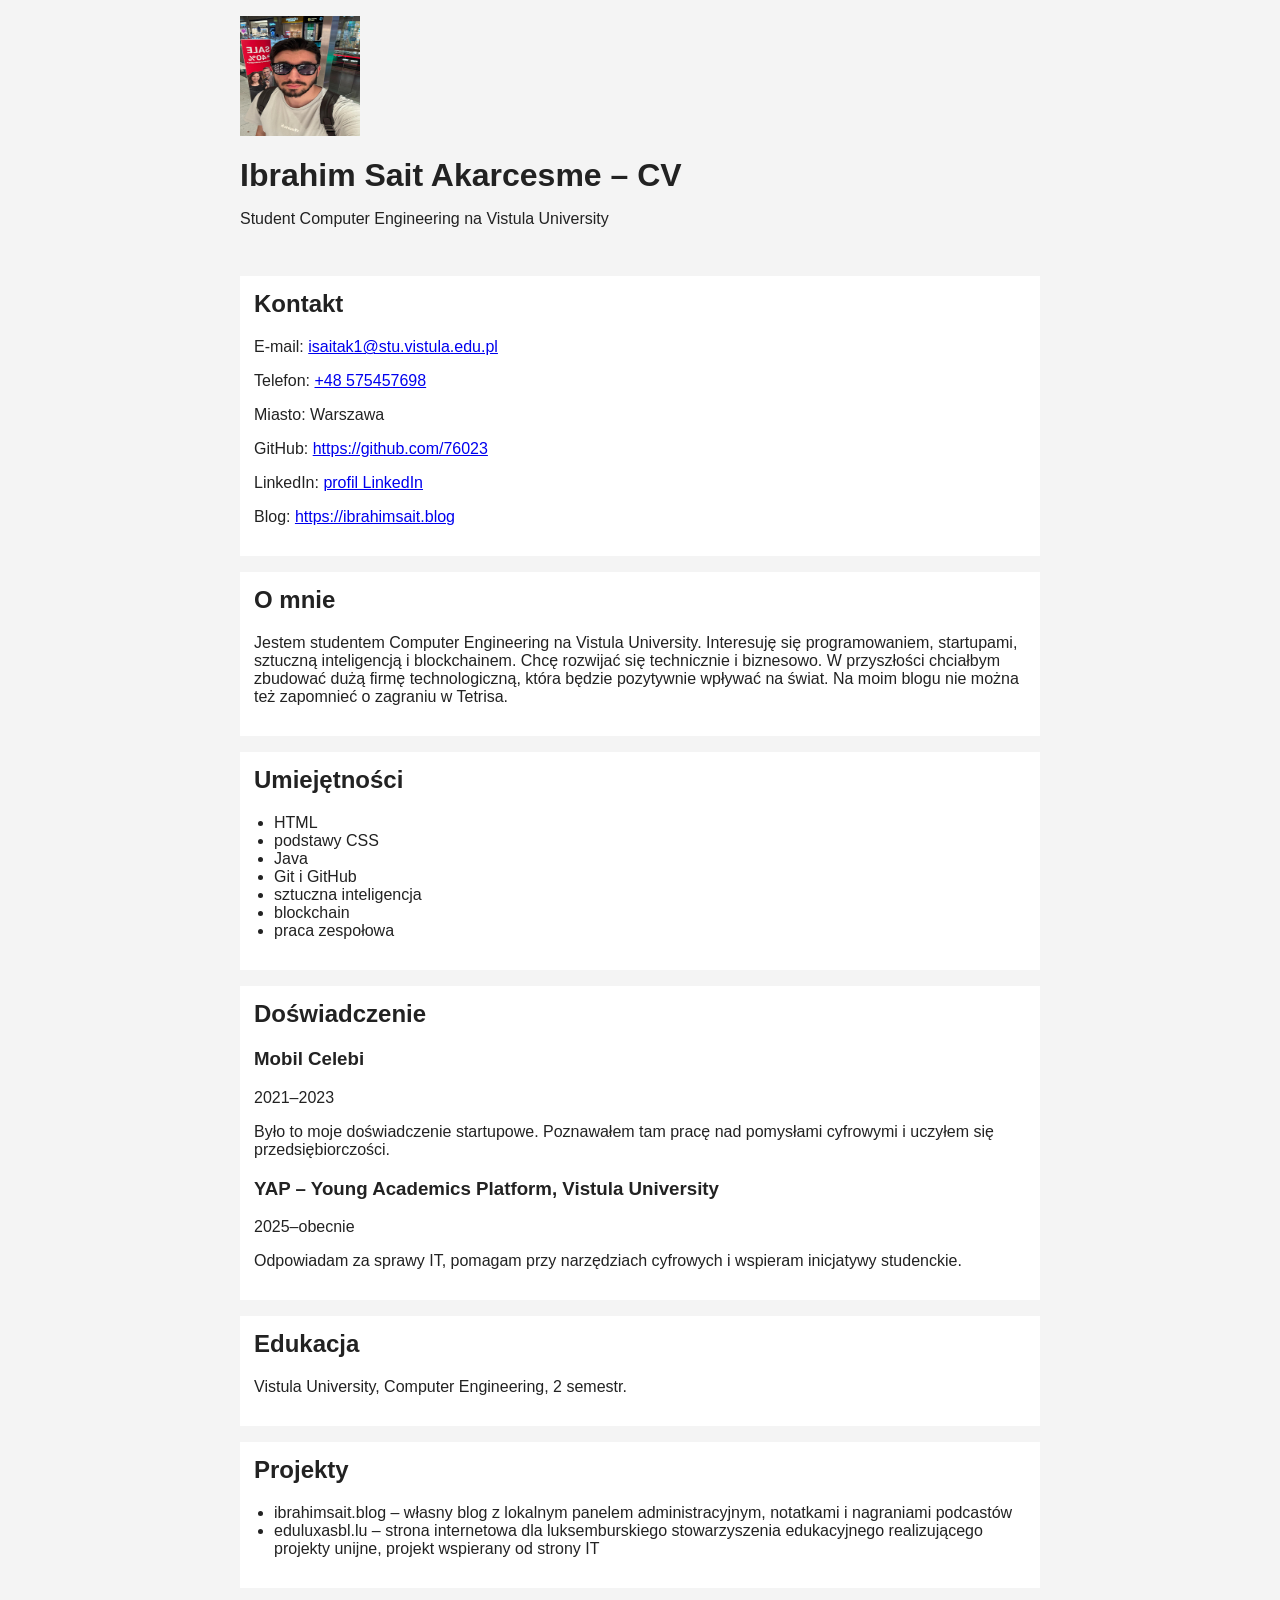
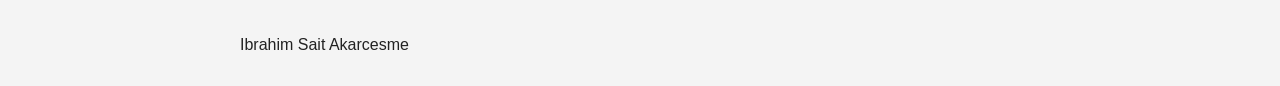
==== docs/index.html @ 809b0fbc "Add files via upload" ====
<!DOCTYPE html>
<html lang="pl">
<head>
    <meta charset="UTF-8">
    <meta name="viewport" content="width=device-width, initial-scale=1.0">
    <title>Ibrahim Sait Akarcesme – CV</title>
    <style>
        body {
            font-family: Arial, sans-serif;
            margin: 0;
            padding: 0;
            background: #f4f4f4;
            color: #222;
        }

        header, main, footer {
            max-width: 800px;
            margin: 0 auto;
            padding: 16px;
        }

        header img {
            width: 120px;
            height: 120px;
        }

        section {
            background: white;
            margin-bottom: 16px;
            padding: 14px;
        }

        h1 {
            margin-bottom: 10px;
        }

        h2 {
            margin-top: 0;
        }

        img {
            display: block;
            margin-bottom: 12px;
            background: #ddd;
        }

        ul {
            padding-left: 20px;
        }

        article {
            margin-bottom: 14px;
        }

        footer {
            padding-top: 0;
        }
    </style>
</head>
<body>
    <header>
        <img src="profilepic.jpeg" alt="Zdjęcie profilowe Ibrahim Sait Akarcesme">
        <h1>Ibrahim Sait Akarcesme – CV</h1>
        <p>Student Computer Engineering na Vistula University</p>
    </header>

    <main>
        <section>
            <h2>Kontakt</h2>
            <p>E-mail: <a href="mailto:isaitak1@stu.vistula.edu.pl">isaitak1@stu.vistula.edu.pl</a></p>
            <p>Telefon: <a href="tel:+48575457698">+48 575457698</a></p>
            <p>Miasto: Warszawa</p>
            <p>GitHub: <a href="https://github.com/76023" target="_blank" rel="noopener noreferrer">https://github.com/76023</a></p>
            <p>LinkedIn: <a href="https://www.linkedin.com/in/ibrahim-sait-akarcesme-4b360b209/" target="_blank" rel="noopener noreferrer">profil LinkedIn</a></p>
            <p>Blog: <a href="https://ibrahimsait.blog" target="_blank" rel="noopener noreferrer">https://ibrahimsait.blog</a></p>
        </section>

        <section>
            <h2>O mnie</h2>
            <p>Jestem studentem Computer Engineering na Vistula University. Interesuję się programowaniem, startupami, sztuczną inteligencją i blockchainem. Chcę rozwijać się technicznie i biznesowo. W przyszłości chciałbym zbudować dużą firmę technologiczną, która będzie pozytywnie wpływać na świat. Na moim blogu nie można też zapomnieć o zagraniu w Tetrisa.</p>
        </section>

        <section>
            <h2>Umiejętności</h2>
            <ul>
                <li>HTML</li>
                <li>podstawy CSS</li>
                <li>Java</li>
                <li>Git i GitHub</li>
                <li>sztuczna inteligencja</li>
                <li>blockchain</li>
                <li>praca zespołowa</li>
            </ul>
        </section>

        <section>
            <h2>Doświadczenie</h2>
            <article>
                <h3>Mobil Celebi</h3>
                <p>2021–2023</p>
                <p>Było to moje doświadczenie startupowe. Poznawałem tam pracę nad pomysłami cyfrowymi i uczyłem się przedsiębiorczości.</p>
            </article>
            <article>
                <h3>YAP – Young Academics Platform, Vistula University</h3>
                <p>2025–obecnie</p>
                <p>Odpowiadam za sprawy IT, pomagam przy narzędziach cyfrowych i wspieram inicjatywy studenckie.</p>
            </article>
        </section>

        <section>
            <h2>Edukacja</h2>
            <p>Vistula University, Computer Engineering, 2 semestr.</p>
        </section>

        <section>
            <h2>Projekty</h2>
            <ul>
                <li>ibrahimsait.blog – własny blog z lokalnym panelem administracyjnym, notatkami i nagraniami podcastów</li>
                <li>eduluxasbl.lu – strona internetowa dla luksemburskiego stowarzyszenia edukacyjnego realizującego projekty unijne, projekt wspierany od strony IT</li>
            </ul>
        </section>
    </main>

    <footer>
        <p>Ibrahim Sait Akarcesme</p>
    </footer>
</body>
</html>
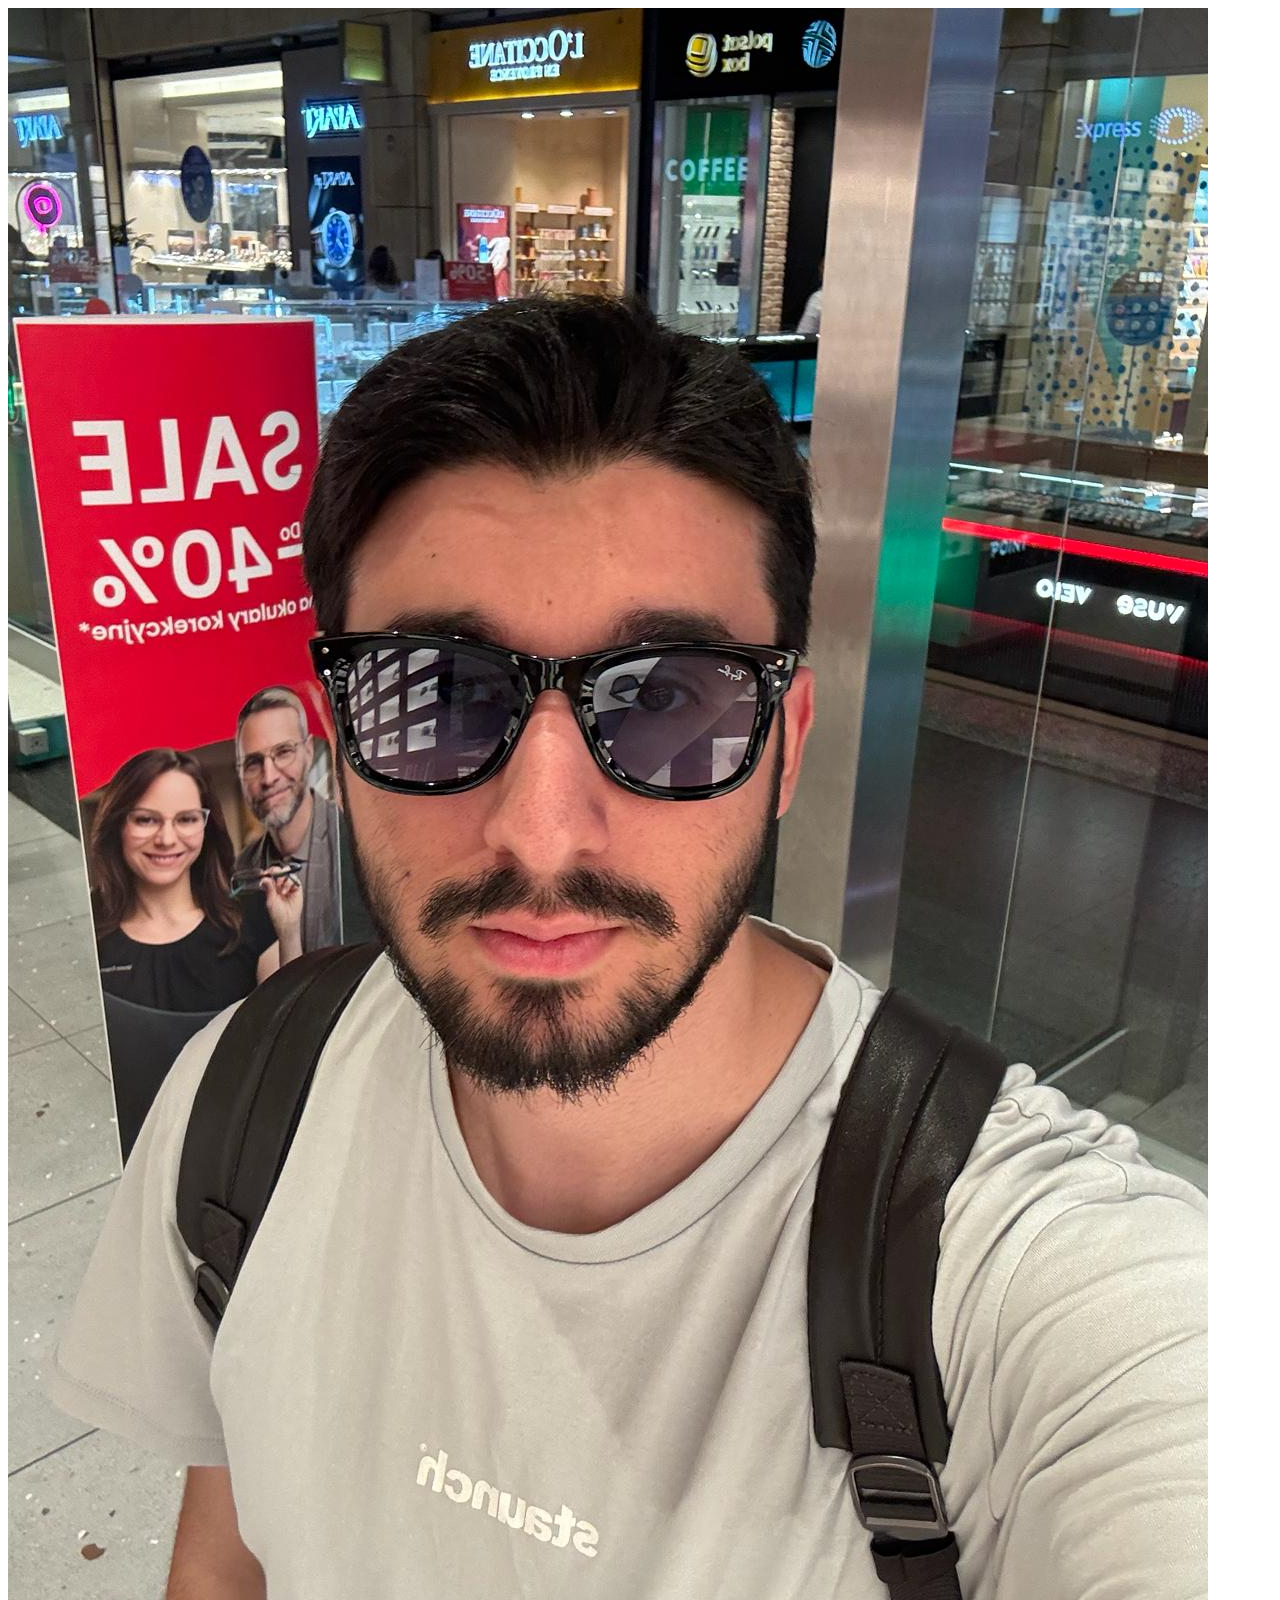
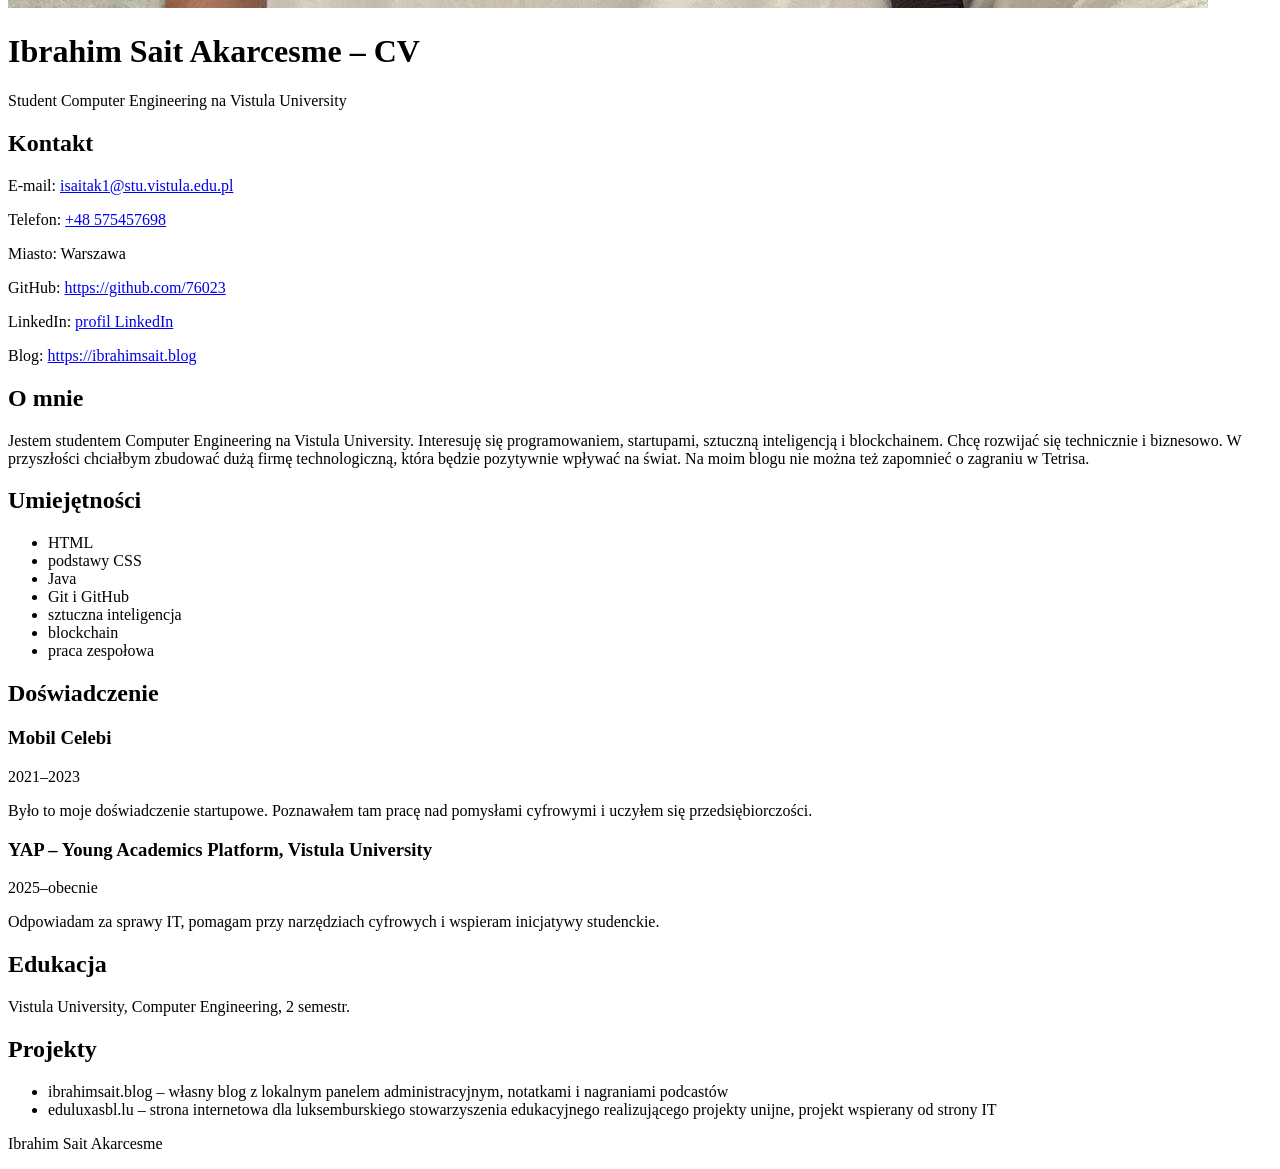
==== commit 972d526d: "Update index.html" ====
--- a/docs/index.html
+++ b/docs/index.html
@@ -4,58 +4,7 @@
     <meta charset="UTF-8">
     <meta name="viewport" content="width=device-width, initial-scale=1.0">
     <title>Ibrahim Sait Akarcesme – CV</title>
-    <style>
-        body {
-            font-family: Arial, sans-serif;
-            margin: 0;
-            padding: 0;
-            background: #f4f4f4;
-            color: #222;
-        }
-
-        header, main, footer {
-            max-width: 800px;
-            margin: 0 auto;
-            padding: 16px;
-        }
-
-        header img {
-            width: 120px;
-            height: 120px;
-        }
-
-        section {
-            background: white;
-            margin-bottom: 16px;
-            padding: 14px;
-        }
-
-        h1 {
-            margin-bottom: 10px;
-        }
-
-        h2 {
-            margin-top: 0;
-        }
-
-        img {
-            display: block;
-            margin-bottom: 12px;
-            background: #ddd;
-        }
-
-        ul {
-            padding-left: 20px;
-        }
-
-        article {
-            margin-bottom: 14px;
-        }
-
-        footer {
-            padding-top: 0;
-        }
-    </style>
+    <link rel="stylesheet" href="styles.css">
 </head>
 <body>
     <header>
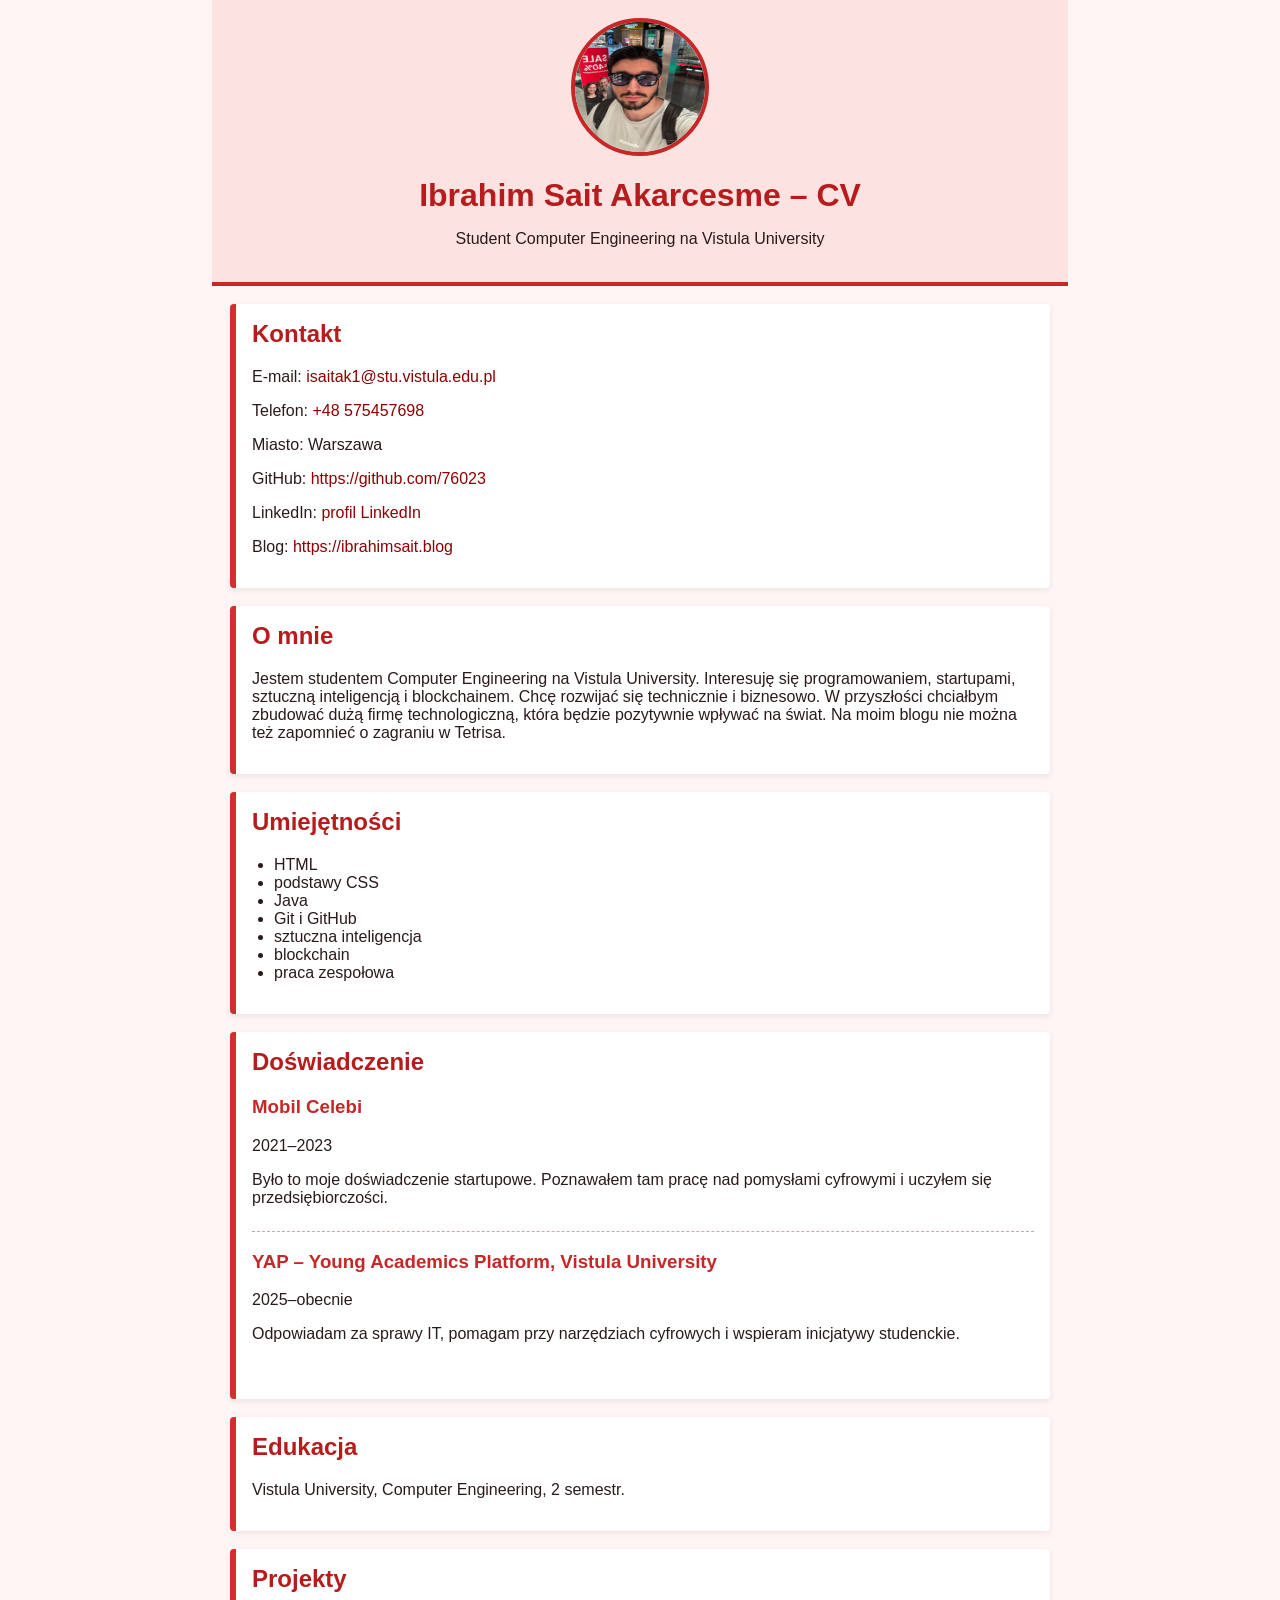
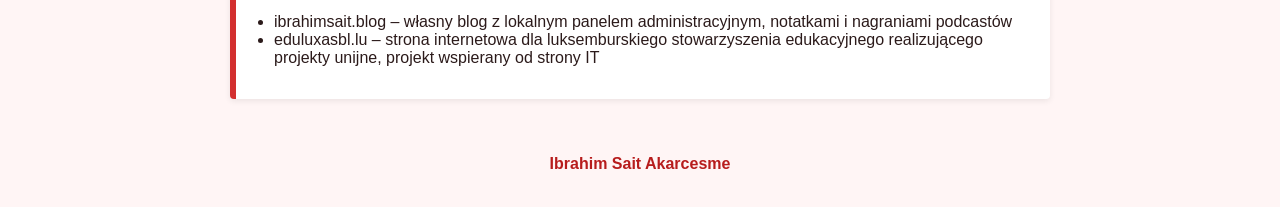
==== commit 0762a7fe: "Add files via upload" ====
--- a/docs/index.html
+++ b/docs/index.html
@@ -4,7 +4,7 @@
     <meta charset="UTF-8">
     <meta name="viewport" content="width=device-width, initial-scale=1.0">
     <title>Ibrahim Sait Akarcesme – CV</title>
-    <link rel="stylesheet" href="styles.css">
+    <link rel="stylesheet" href="red.css">
 </head>
 <body>
     <header>
@@ -74,4 +74,4 @@
         <p>Ibrahim Sait Akarcesme</p>
     </footer>
 </body>
-</html>
+</html>
--- a/docs/red.css
+++ b/docs/red.css
@@ -0,0 +1,86 @@
+body {
+    font-family: Arial, sans-serif;
+    margin: 0;
+    padding: 0;
+    background-color: #fff5f5;
+    color: #2b1a1a;
+}
+
+header, main, footer {
+    max-width: 820px;
+    margin: 0 auto;
+    padding: 18px;
+}
+
+header {
+    background-color: #fde2e2;
+    border-bottom: 4px solid #c62828;
+    text-align: center;
+}
+
+header img {
+    width: 130px;
+    height: 130px;
+    border: 4px solid #c62828;
+    border-radius: 50%;
+    display: block;
+    margin: 0 auto 14px auto;
+    background-color: #ddd;
+}
+
+section {
+    background-color: #ffffff;
+    margin-bottom: 18px;
+    padding: 16px;
+    border-left: 6px solid #d32f2f;
+    border-radius: 4px;
+    box-shadow: 0 2px 6px rgba(0, 0, 0, 0.08);
+}
+
+h1, h2 {
+    color: #b71c1c;
+}
+
+h1 {
+    margin-bottom: 10px;
+    font-size: 32px;
+}
+
+h2 {
+    margin-top: 0;
+    font-size: 24px;
+}
+
+h3 {
+    color: #c62828;
+}
+
+ul {
+    padding-left: 22px;
+}
+
+article {
+    margin-bottom: 16px;
+    padding-bottom: 8px;
+    border-bottom: 1px dashed #ef9a9a;
+}
+
+article:last-child {
+    border-bottom: none;
+}
+
+footer {
+    padding-top: 4px;
+    text-align: center;
+    color: #b71c1c;
+    font-weight: bold;
+}
+
+a {
+    color: #8e0000;
+    text-decoration: none;
+}
+
+a:hover {
+    text-decoration: underline;
+}
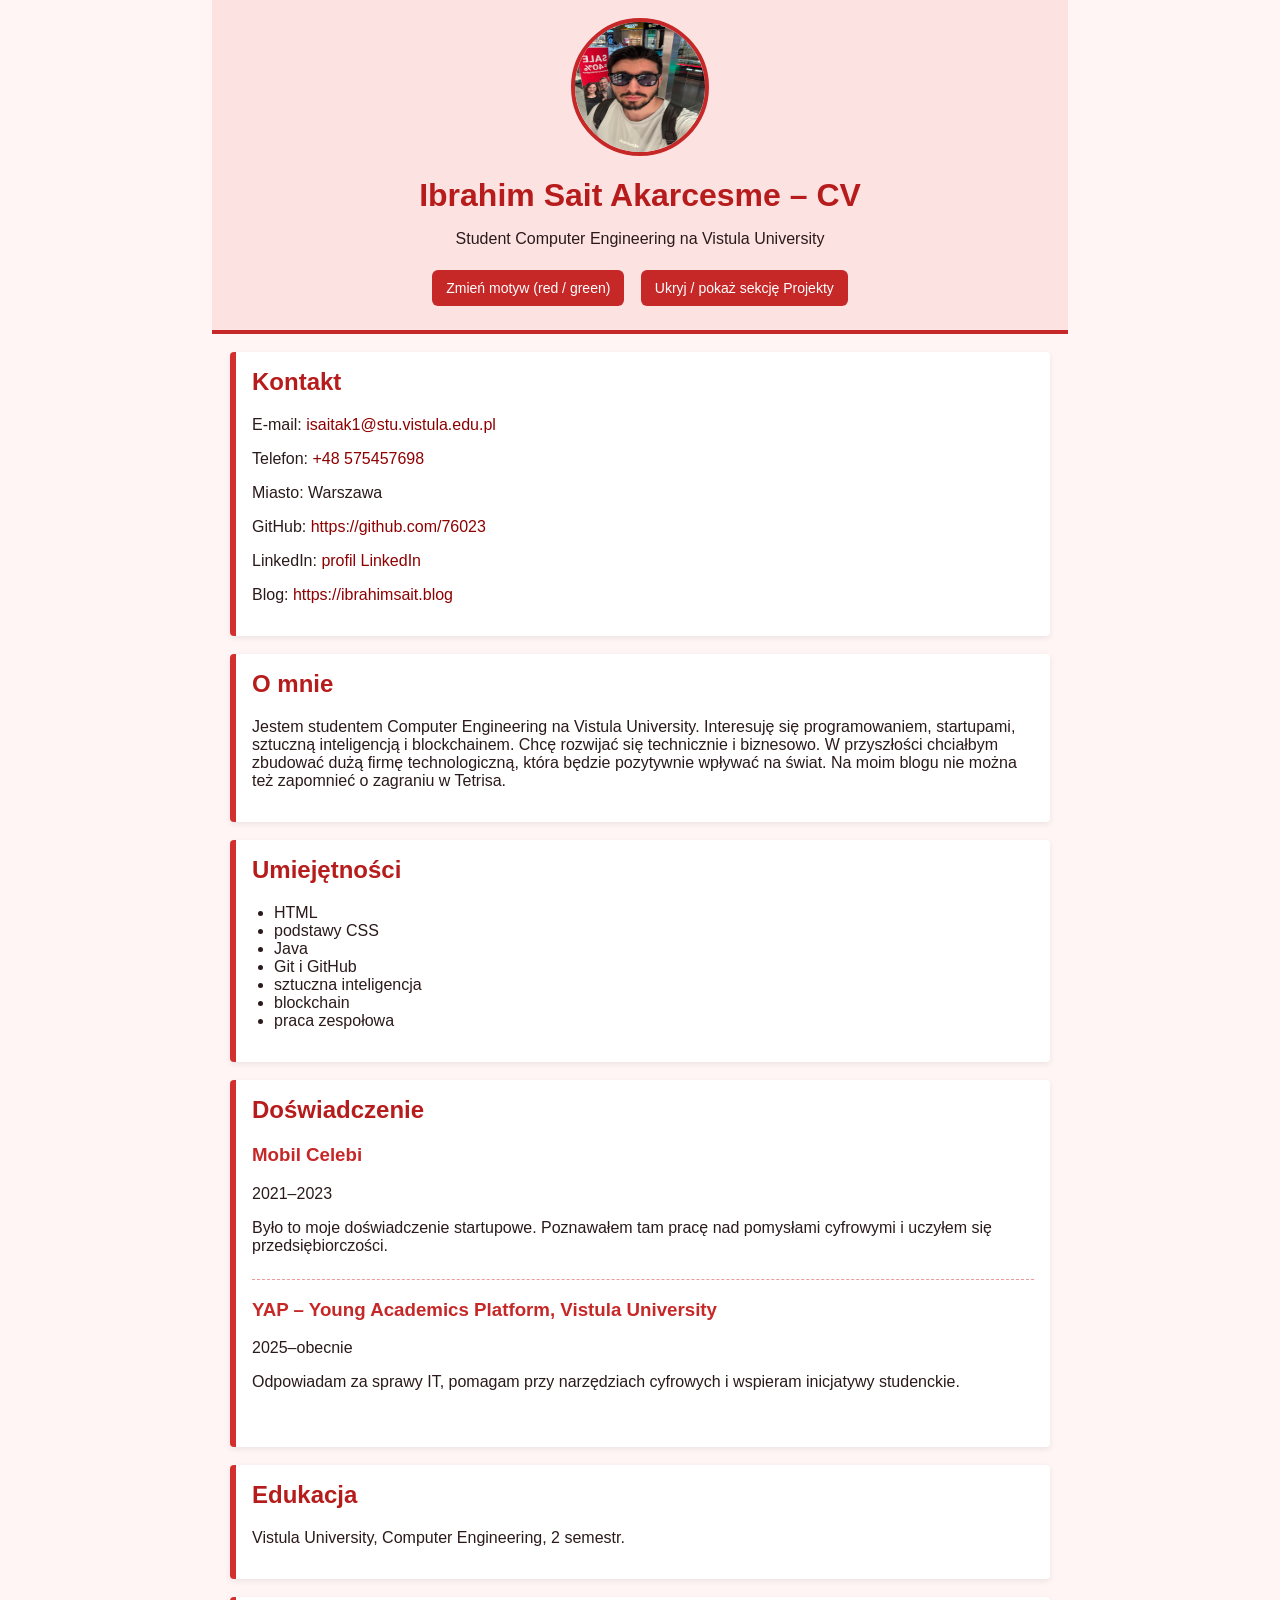
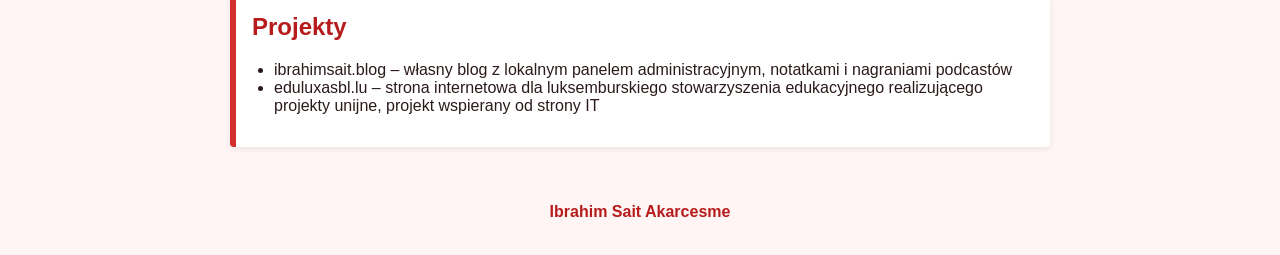
==== commit 59aea80f: "Add files via upload" ====
--- a/docs/index.html
+++ b/docs/index.html
@@ -1,77 +1,84 @@
-<!DOCTYPE html>
-<html lang="pl">
-<head>
-    <meta charset="UTF-8">
-    <meta name="viewport" content="width=device-width, initial-scale=1.0">
-    <title>Ibrahim Sait Akarcesme – CV</title>
-    <link rel="stylesheet" href="red.css">
-</head>
-<body>
-    <header>
-        <img src="profilepic.jpeg" alt="Zdjęcie profilowe Ibrahim Sait Akarcesme">
-        <h1>Ibrahim Sait Akarcesme – CV</h1>
-        <p>Student Computer Engineering na Vistula University</p>
-    </header>
-
-    <main>
-        <section>
-            <h2>Kontakt</h2>
-            <p>E-mail: <a href="mailto:isaitak1@stu.vistula.edu.pl">isaitak1@stu.vistula.edu.pl</a></p>
-            <p>Telefon: <a href="tel:+48575457698">+48 575457698</a></p>
-            <p>Miasto: Warszawa</p>
-            <p>GitHub: <a href="https://github.com/76023" target="_blank" rel="noopener noreferrer">https://github.com/76023</a></p>
-            <p>LinkedIn: <a href="https://www.linkedin.com/in/ibrahim-sait-akarcesme-4b360b209/" target="_blank" rel="noopener noreferrer">profil LinkedIn</a></p>
-            <p>Blog: <a href="https://ibrahimsait.blog" target="_blank" rel="noopener noreferrer">https://ibrahimsait.blog</a></p>
-        </section>
-
-        <section>
-            <h2>O mnie</h2>
-            <p>Jestem studentem Computer Engineering na Vistula University. Interesuję się programowaniem, startupami, sztuczną inteligencją i blockchainem. Chcę rozwijać się technicznie i biznesowo. W przyszłości chciałbym zbudować dużą firmę technologiczną, która będzie pozytywnie wpływać na świat. Na moim blogu nie można też zapomnieć o zagraniu w Tetrisa.</p>
-        </section>
-
-        <section>
-            <h2>Umiejętności</h2>
-            <ul>
-                <li>HTML</li>
-                <li>podstawy CSS</li>
-                <li>Java</li>
-                <li>Git i GitHub</li>
-                <li>sztuczna inteligencja</li>
-                <li>blockchain</li>
-                <li>praca zespołowa</li>
-            </ul>
-        </section>
-
-        <section>
-            <h2>Doświadczenie</h2>
-            <article>
-                <h3>Mobil Celebi</h3>
-                <p>2021–2023</p>
-                <p>Było to moje doświadczenie startupowe. Poznawałem tam pracę nad pomysłami cyfrowymi i uczyłem się przedsiębiorczości.</p>
-            </article>
-            <article>
-                <h3>YAP – Young Academics Platform, Vistula University</h3>
-                <p>2025–obecnie</p>
-                <p>Odpowiadam za sprawy IT, pomagam przy narzędziach cyfrowych i wspieram inicjatywy studenckie.</p>
-            </article>
-        </section>
-
-        <section>
-            <h2>Edukacja</h2>
-            <p>Vistula University, Computer Engineering, 2 semestr.</p>
-        </section>
-
-        <section>
-            <h2>Projekty</h2>
-            <ul>
-                <li>ibrahimsait.blog – własny blog z lokalnym panelem administracyjnym, notatkami i nagraniami podcastów</li>
-                <li>eduluxasbl.lu – strona internetowa dla luksemburskiego stowarzyszenia edukacyjnego realizującego projekty unijne, projekt wspierany od strony IT</li>
-            </ul>
-        </section>
-    </main>
-
-    <footer>
-        <p>Ibrahim Sait Akarcesme</p>
-    </footer>
-</body>
+<!DOCTYPE html>
+<html lang="pl">
+<head>
+    <meta charset="UTF-8">
+    <meta name="viewport" content="width=device-width, initial-scale=1.0">
+    <title>Ibrahim Sait Akarcesme – CV</title>
+    <link id="theme-link" rel="stylesheet" href="red.css">
+</head>
+<body>
+    <header>
+        <img src="profilepic.jpeg" alt="Zdjęcie profilowe Ibrahim Sait Akarcesme">
+        <h1>Ibrahim Sait Akarcesme – CV</h1>
+        <p>Student Computer Engineering na Vistula University</p>
+
+        <div class="controls">
+            <button id="theme-toggle-btn">Zmień motyw (red / green)</button>
+            <button id="projects-toggle-btn">Ukryj / pokaż sekcję Projekty</button>
+        </div>
+    </header>
+
+    <main>
+        <section>
+            <h2>Kontakt</h2>
+            <p>E-mail: <a href="mailto:isaitak1@stu.vistula.edu.pl">isaitak1@stu.vistula.edu.pl</a></p>
+            <p>Telefon: <a href="tel:+48575457698">+48 575457698</a></p>
+            <p>Miasto: Warszawa</p>
+            <p>GitHub: <a href="https://github.com/76023" target="_blank" rel="noopener noreferrer">https://github.com/76023</a></p>
+            <p>LinkedIn: <a href="https://www.linkedin.com/in/ibrahim-sait-akarcesme-4b360b209/" target="_blank" rel="noopener noreferrer">profil LinkedIn</a></p>
+            <p>Blog: <a href="https://ibrahimsait.blog" target="_blank" rel="noopener noreferrer">https://ibrahimsait.blog</a></p>
+        </section>
+
+        <section>
+            <h2>O mnie</h2>
+            <p>Jestem studentem Computer Engineering na Vistula University. Interesuję się programowaniem, startupami, sztuczną inteligencją i blockchainem. Chcę rozwijać się technicznie i biznesowo. W przyszłości chciałbym zbudować dużą firmę technologiczną, która będzie pozytywnie wpływać na świat. Na moim blogu nie można też zapomnieć o zagraniu w Tetrisa.</p>
+        </section>
+
+        <section>
+            <h2>Umiejętności</h2>
+            <ul>
+                <li>HTML</li>
+                <li>podstawy CSS</li>
+                <li>Java</li>
+                <li>Git i GitHub</li>
+                <li>sztuczna inteligencja</li>
+                <li>blockchain</li>
+                <li>praca zespołowa</li>
+            </ul>
+        </section>
+
+        <section>
+            <h2>Doświadczenie</h2>
+            <article>
+                <h3>Mobil Celebi</h3>
+                <p>2021–2023</p>
+                <p>Było to moje doświadczenie startupowe. Poznawałem tam pracę nad pomysłami cyfrowymi i uczyłem się przedsiębiorczości.</p>
+            </article>
+            <article>
+                <h3>YAP – Young Academics Platform, Vistula University</h3>
+                <p>2025–obecnie</p>
+                <p>Odpowiadam za sprawy IT, pomagam przy narzędziach cyfrowych i wspieram inicjatywy studenckie.</p>
+            </article>
+        </section>
+
+        <section>
+            <h2>Edukacja</h2>
+            <p>Vistula University, Computer Engineering, 2 semestr.</p>
+        </section>
+
+        <section id="projects-section">
+            <h2>Projekty</h2>
+            <ul>
+                <li>ibrahimsait.blog – własny blog z lokalnym panelem administracyjnym, notatkami i nagraniami podcastów</li>
+                <li>eduluxasbl.lu – strona internetowa dla luksemburskiego stowarzyszenia edukacyjnego realizującego projekty unijne, projekt wspierany od strony IT</li>
+            </ul>
+        </section>
+    </main>
+
+    <footer>
+        <p>Ibrahim Sait Akarcesme</p>
+    </footer>
+
+    <script src="script.js"></script>
+</body>
 </html>
--- a/docs/red.css
+++ b/docs/red.css
@@ -26,6 +26,25 @@
     display: block;
     margin: 0 auto 14px auto;
     background-color: #ddd;
+}
+
+.controls {
+    margin-top: 16px;
+}
+
+button {
+    background-color: #c62828;
+    color: white;
+    border: none;
+    padding: 10px 14px;
+    margin: 6px;
+    cursor: pointer;
+    border-radius: 6px;
+    font-size: 14px;
+}
+
+button:hover {
+    background-color: #a61c1c;
 }
 
 section {
